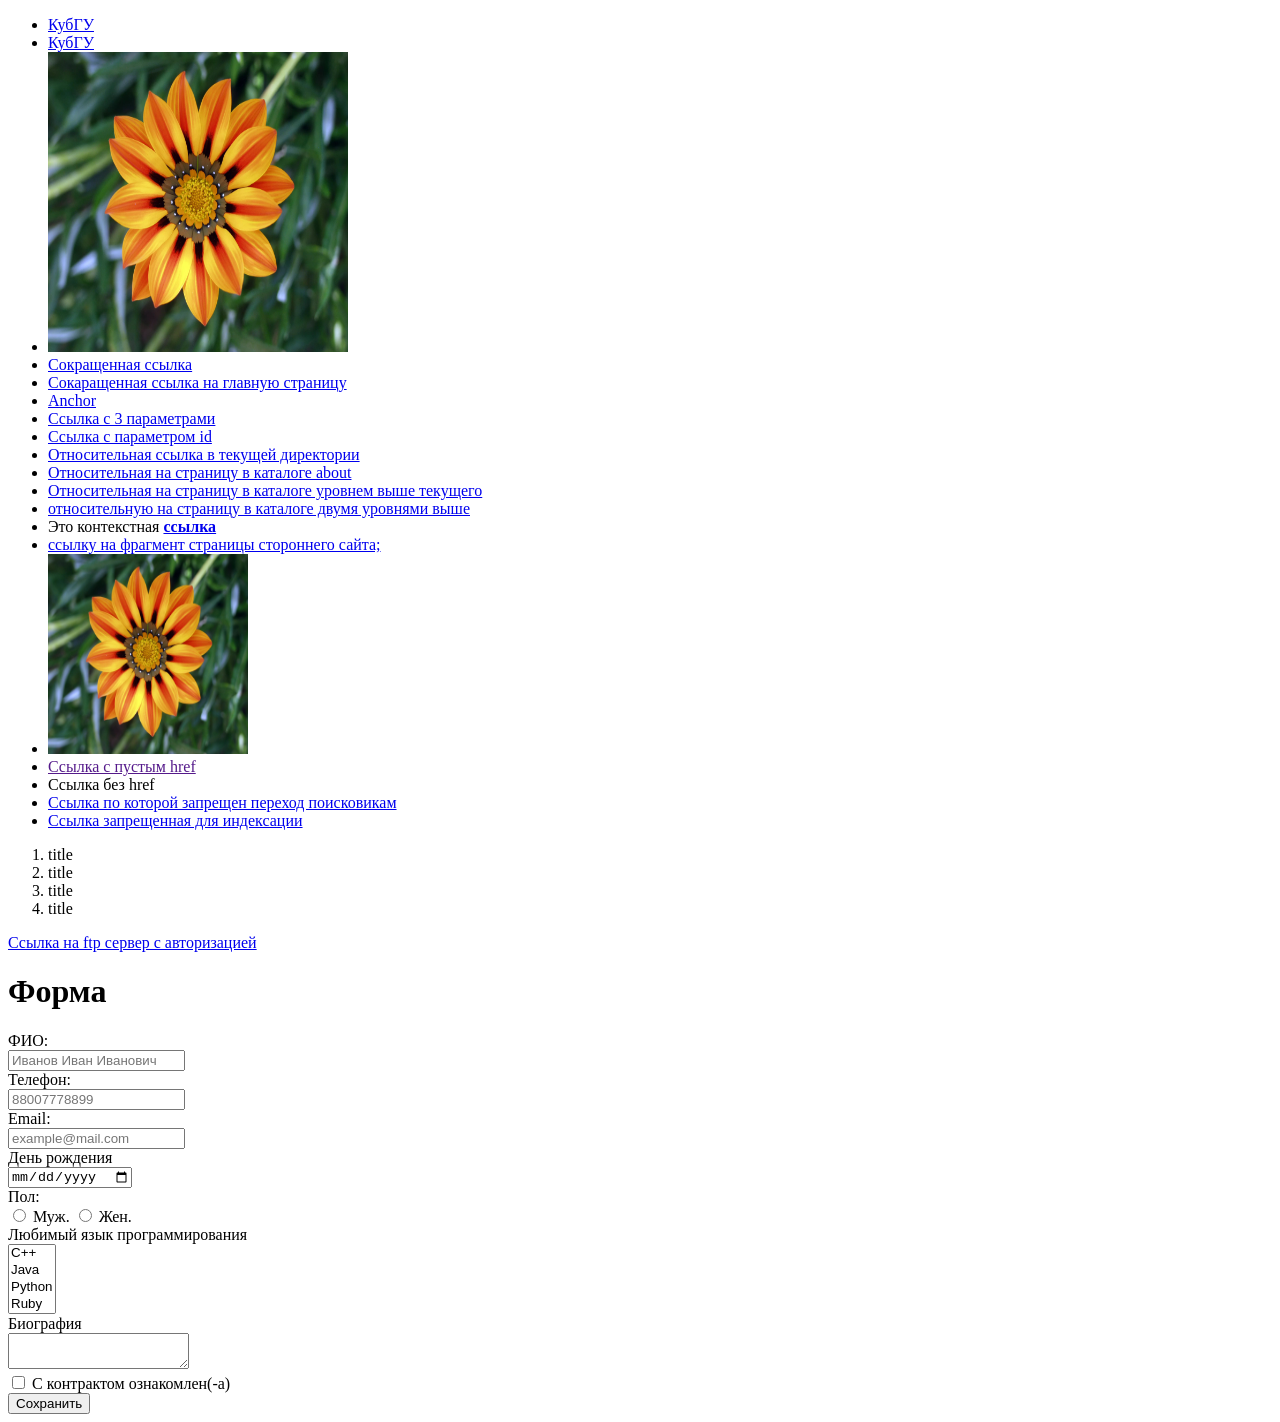
==== index.html @ 1a5f3a55 "Add files via upload" ====
<!DOCTYPE html>
<html lang="en">


<head>
   <meta charset="UTF-8">
    <title>Задание 1</title>
</head>

<body>

<section class = "link">
   <ul class ="link list">
        <li>
            <a href = "http://www.kubsu.ru/" title = "Официальный сайт КубГУ">КубГУ</a>
       </li>

        <li>
            <a href = "https://www.kubsu.ru/">КубГУ</a>
        </li>

        <li>
            <a href ="https://example.com"> <img src = "image.jpg" height="300" width="300"> </a>
        </li>
        <li>
            <a href="./pp.html">Сокращенная ссылка</a>
        </li>

       <li>
           <a href="./index.html">Сокаращенная ссылка на главную страницу</a>
       </li>
        <li>
            <a href="#top">Anchor</a>
        </li>
        <li>
            <a href="https://www.youtube.com/@LofiGirl/parametr1=p1&parametr2=p2&parametr3=p3/">Ссылка с 3 параметрами</a>
        </li>
        <li>
            <a href ="./pp.html?id=100">Ссылка с параметром id</a>
        </li>
       <li>
           <a href="./pp.html">Относительная ссылка в текущей директории</a>
       </li>
        <li>
            <a href="./about/about.html">Относительная на страницу в каталоге about</a>
        </li>

        <li>
            <a href="./about/about.html">Относительная на страницу в каталоге уровнем выше текущего</a>
        </li>
        <li>
            <a href="./about/floyd/pink.html">относительную на страницу в каталоге двумя уровнями выше</a>
        </li>
       <li>
           Это контекстная
           <a href="https://example.com"><b>ссылка</b></a>

       </li>
        <li>
            <a href = "https://ru.wikipedia.org/wiki/1832_год#Родились">ссылку на фрагмент страницы стороннего сайта;</a>
        </li>
        <li>
            <img usemap="#prim" width = "200" height = "200" src="image.jpg" alt="Здесь должна быть картинка"/>
            <map name="prim">
                <area shape="rect" coords = "50,50,100" href ="https://youtube.com"/>
                <area shape="circle" coords="20,20,20" href="https://ya.ru"/>
            </map>
        </li>
        <li>
            <a href>Ссылка с пустым href</a>
        </li>
        <li>
            <a>Ссылка без href</a>
        </li>
        <li>
            <a href="http://ya.com" rel="nofollow">Ссылка по которой запрещен переход поисковикам</a>
        </li>
        <li>
            <a href="http://ya.com" rel="noindex">Ссылка запрещенная для индексации</a>
        </li>
   </ul>

    <ol>
        <li>title</li>
        <li>title</li>
        <li>title</li>
        <li>title</li>

    </ol>
    <a href = ftp://drfaust:12345@AsusPC/">Ссылка на ftp сервер с авторизацией</a>
</section>
    <h1>Форма</h1>

    <form action="index.html">
        <label>
            ФИО:
            <br>
            <input name="field-name-1" placeholder="Иванов Иван Иванович">
            <br>
        </label>

        <label>
            Телефон:
            <br>
            <input name="field-number-2" type="tel" placeholder="88007778899">
            <br>
        </label>

        <label>
            Email:
        <br>
        <input name="field-email" type="email" placeholder="example@mail.com">
        <br>
        </label>

        <label>
            День рождения
        <br>
        <input name="field-birthday" type="date">
        <br>
        </label>

        Пол:
        <label>
        <br>
        <input name="field-radio1" type="radio" >
        Муж.
        </label>

        <label>
            <input name="field-radio1" type="radio" >
            Жен.
            <br>
        </label>
        Любимый язык программирования
        <label>
            <br>
            <select name="field-list" multiple="multiple">
                <option value="value1">C++</option>
                <option value="value2">Java</option>
                <option value="value3">Python</option>
                <option value="value4">Ruby</option>
                <option value="value5">Kotlin</option>
            </select>
        </label>

        <label>
            <br>
            Биография
            <br>
            <textarea name="field-biography"></textarea>
        </label>

        <label>
            <br>
            <input type="checkbox" name="field-check">
            С контрактом ознакомлен(-а)
        </label>
        <label>
            <br>
            <input type="submit" value="Сохранить">
        </label>
    </form>




</body>




</html>
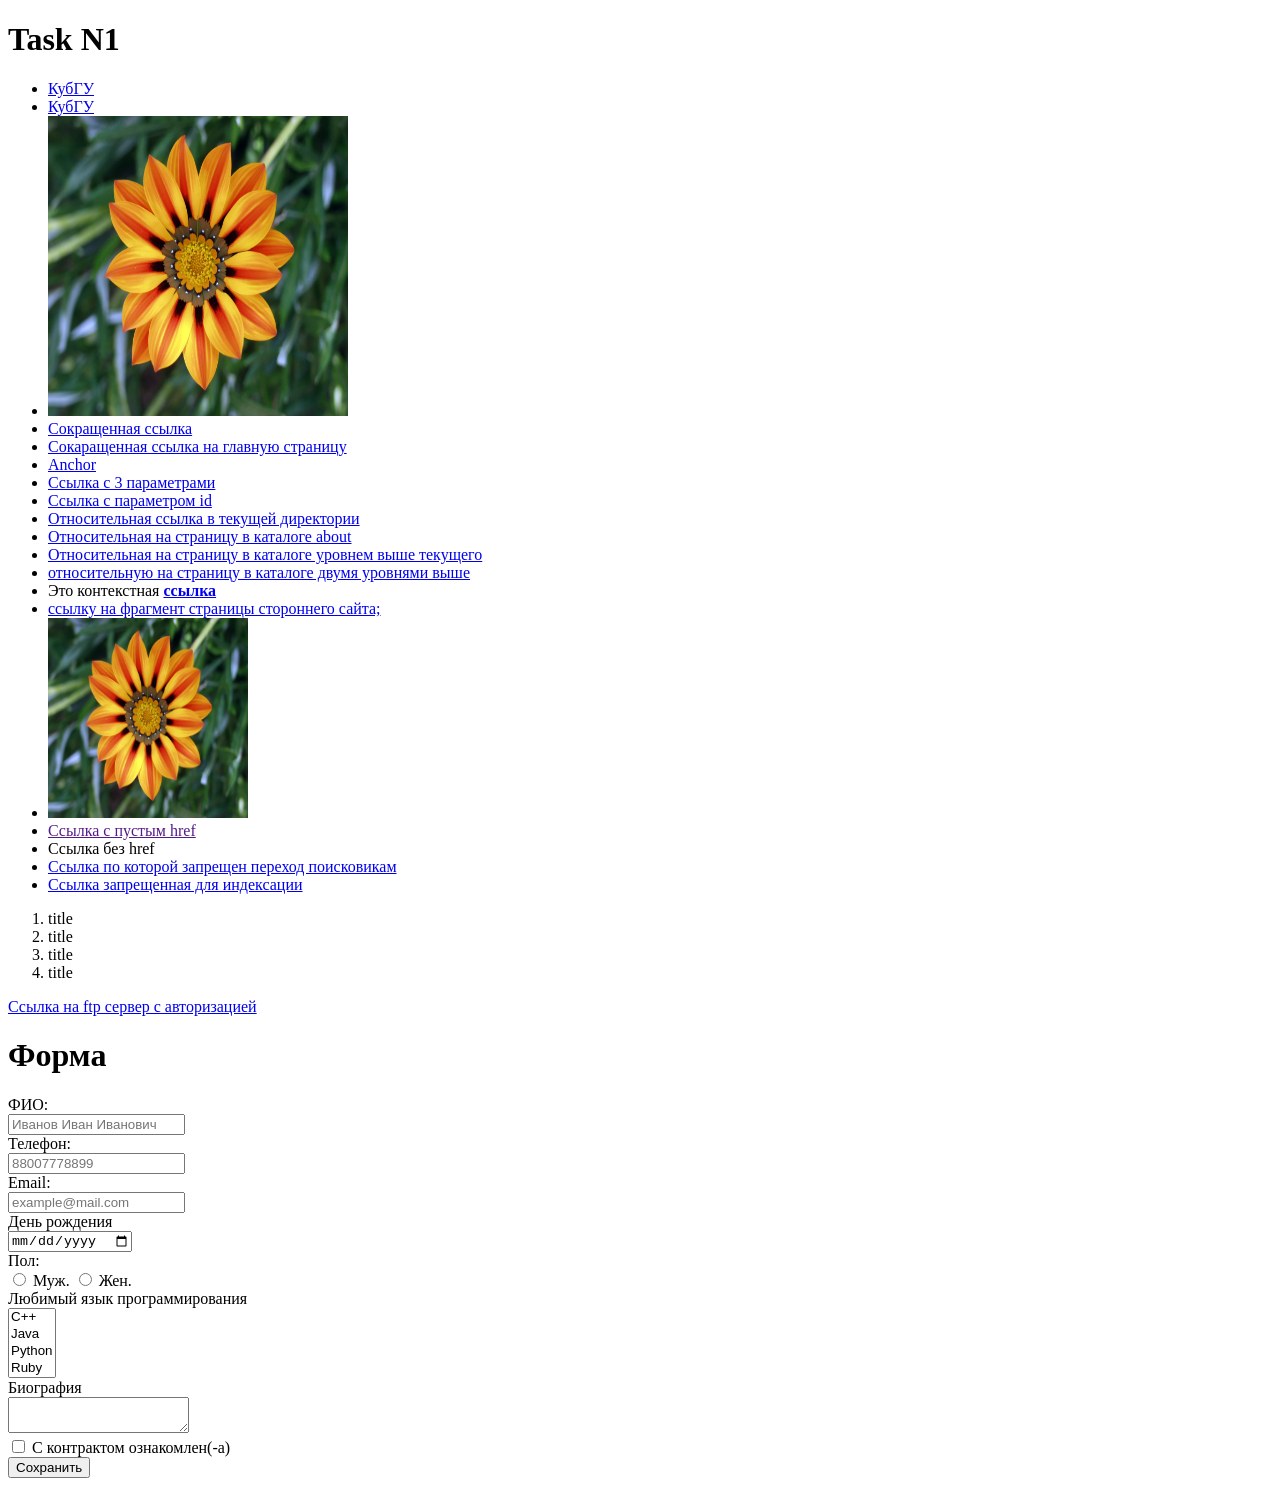
==== commit f0d81948: "index.html" ====
--- a/index.html
+++ b/index.html
@@ -8,7 +8,7 @@
 </head>
 
 <body>
-
+<h1>Task N1</h1>
 <section class = "link">
    <ul class ="link list">
         <li>
@@ -46,10 +46,10 @@
         </li>
 
         <li>
-            <a href="./about/about.html">Относительная на страницу в каталоге уровнем выше текущего</a>
+            <a href="about/about.html">Относительная на страницу в каталоге уровнем выше текущего</a>
         </li>
         <li>
-            <a href="./about/floyd/pink.html">относительную на страницу в каталоге двумя уровнями выше</a>
+            <a href="about/floyd/pink.html">относительную на страницу в каталоге двумя уровнями выше</a>
         </li>
        <li>
            Это контекстная
@@ -170,4 +170,4 @@
 
 
 
-</html>+</html>
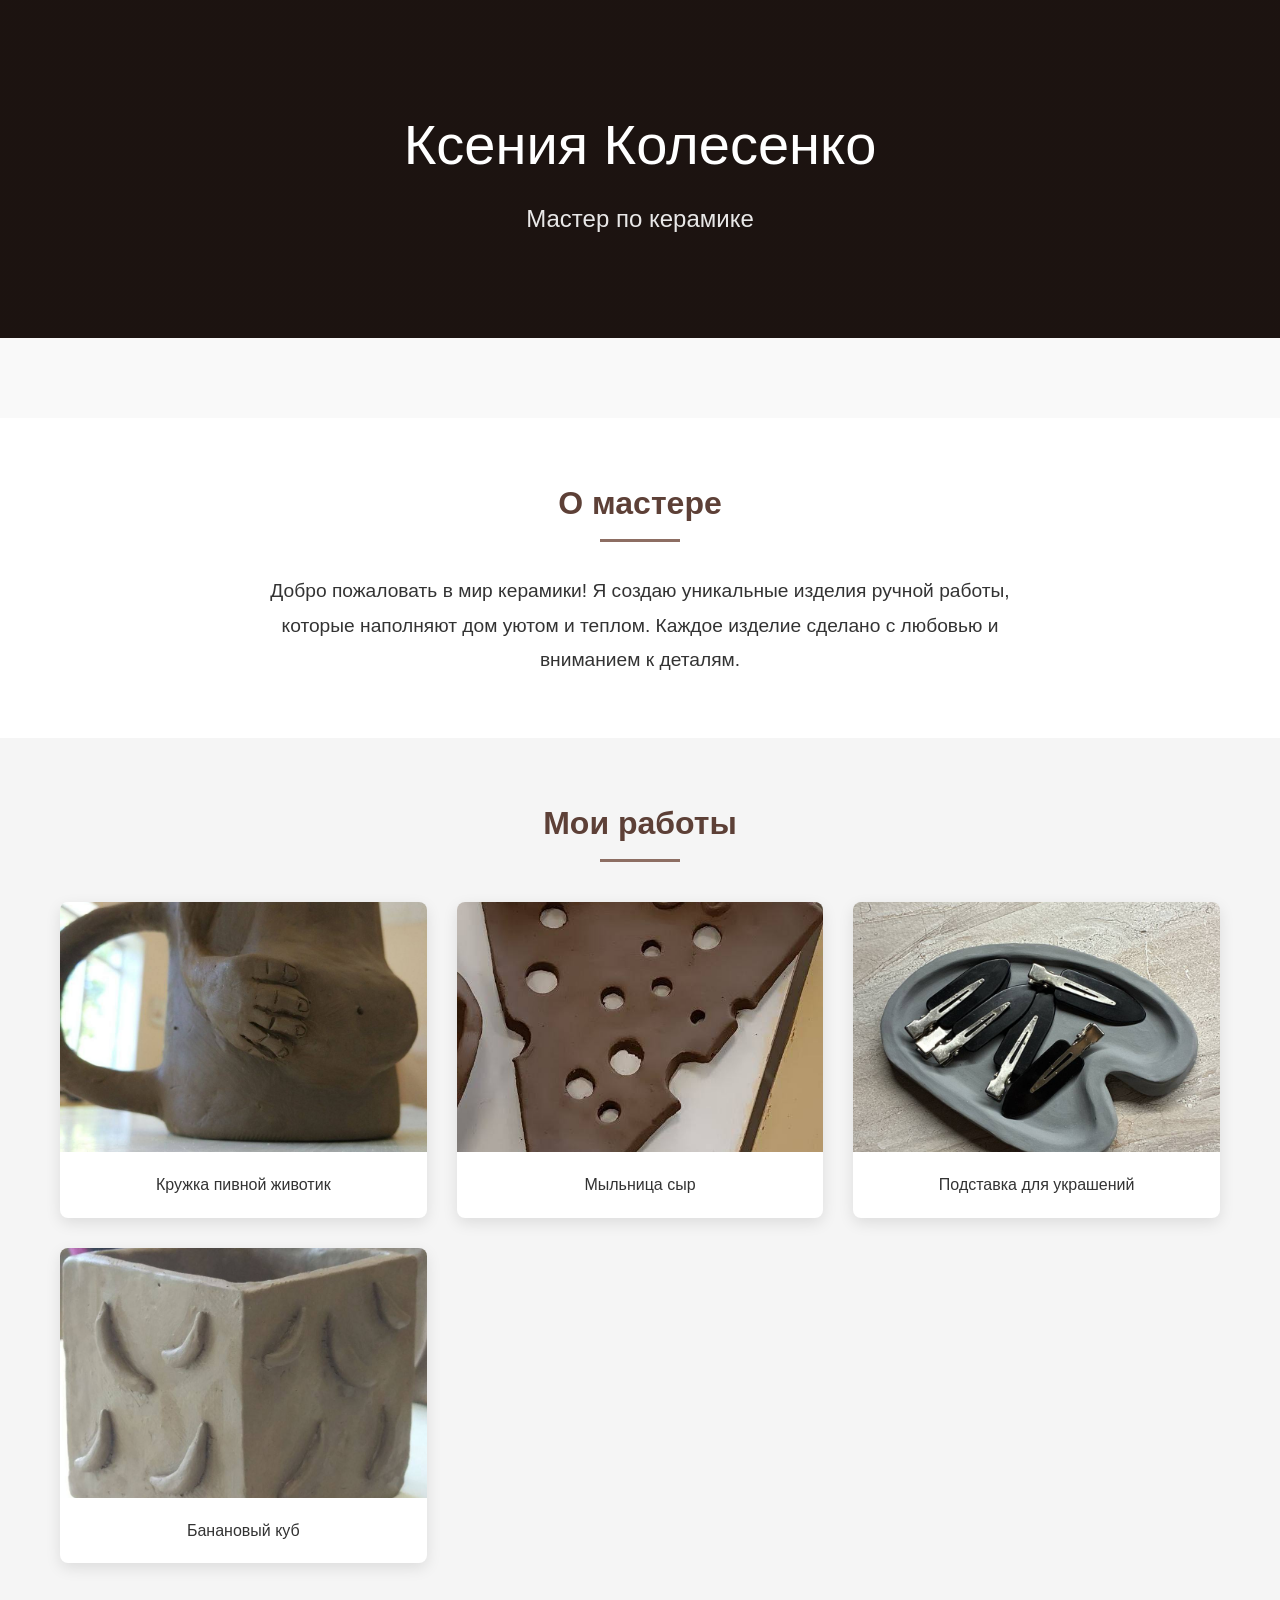
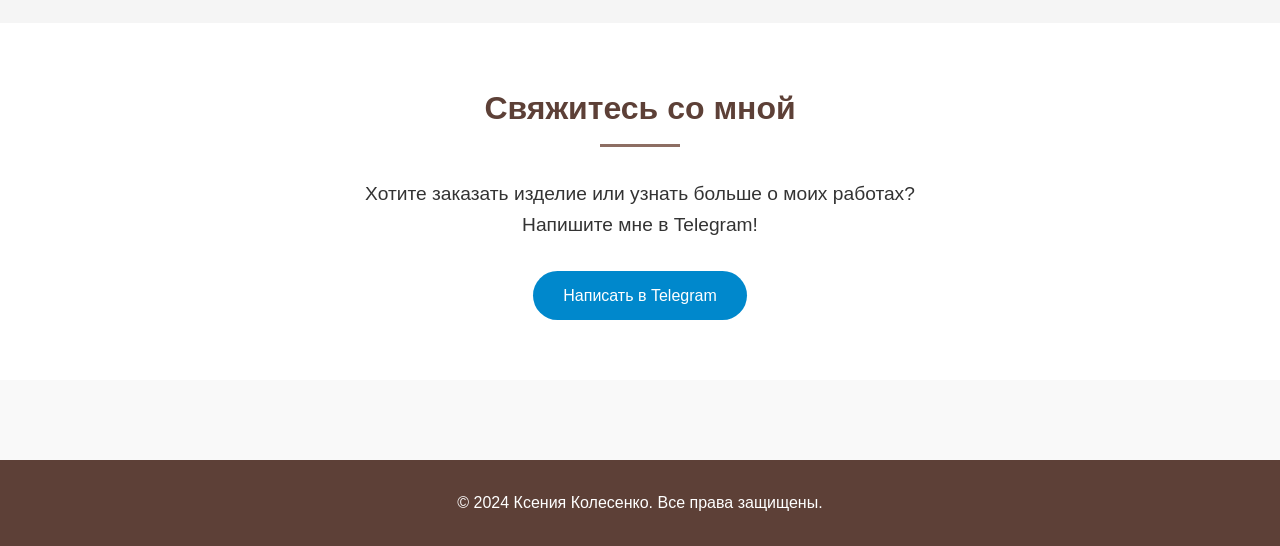
==== commit 2f2d0ccb: "final commit" ====
--- a/index.html
+++ b/index.html
@@ -1,173 +1,290 @@
-<!DOCTYPE html>
-<html lang="en">
-
-
-<head>
-   <meta charset="UTF-8">
-    <title>Задание 1</title>
-</head>
-
-<body>
-<h1>Task N1</h1>
-<section class = "link">
-   <ul class ="link list">
-        <li>
-            <a href = "http://www.kubsu.ru/" title = "Официальный сайт КубГУ">КубГУ</a>
-       </li>
-
-        <li>
-            <a href = "https://www.kubsu.ru/">КубГУ</a>
-        </li>
-
-        <li>
-            <a href ="https://example.com"> <img src = "image.jpg" height="300" width="300"> </a>
-        </li>
-        <li>
-            <a href="./pp.html">Сокращенная ссылка</a>
-        </li>
-
-       <li>
-           <a href="./index.html">Сокаращенная ссылка на главную страницу</a>
-       </li>
-        <li>
-            <a href="#top">Anchor</a>
-        </li>
-        <li>
-            <a href="https://www.youtube.com/@LofiGirl/parametr1=p1&parametr2=p2&parametr3=p3/">Ссылка с 3 параметрами</a>
-        </li>
-        <li>
-            <a href ="./pp.html?id=100">Ссылка с параметром id</a>
-        </li>
-       <li>
-           <a href="./pp.html">Относительная ссылка в текущей директории</a>
-       </li>
-        <li>
-            <a href="./about/about.html">Относительная на страницу в каталоге about</a>
-        </li>
-
-        <li>
-            <a href="about/about.html">Относительная на страницу в каталоге уровнем выше текущего</a>
-        </li>
-        <li>
-            <a href="about/floyd/pink.html">относительную на страницу в каталоге двумя уровнями выше</a>
-        </li>
-       <li>
-           Это контекстная
-           <a href="https://example.com"><b>ссылка</b></a>
-
-       </li>
-        <li>
-            <a href = "https://ru.wikipedia.org/wiki/1832_год#Родились">ссылку на фрагмент страницы стороннего сайта;</a>
-        </li>
-        <li>
-            <img usemap="#prim" width = "200" height = "200" src="image.jpg" alt="Здесь должна быть картинка"/>
-            <map name="prim">
-                <area shape="rect" coords = "50,50,100" href ="https://youtube.com"/>
-                <area shape="circle" coords="20,20,20" href="https://ya.ru"/>
-            </map>
-        </li>
-        <li>
-            <a href>Ссылка с пустым href</a>
-        </li>
-        <li>
-            <a>Ссылка без href</a>
-        </li>
-        <li>
-            <a href="http://ya.com" rel="nofollow">Ссылка по которой запрещен переход поисковикам</a>
-        </li>
-        <li>
-            <a href="http://ya.com" rel="noindex">Ссылка запрещенная для индексации</a>
-        </li>
-   </ul>
-
-    <ol>
-        <li>title</li>
-        <li>title</li>
-        <li>title</li>
-        <li>title</li>
-
-    </ol>
-    <a href = ftp://drfaust:12345@AsusPC/">Ссылка на ftp сервер с авторизацией</a>
-</section>
-    <h1>Форма</h1>
-
-    <form action="index.html">
-        <label>
-            ФИО:
-            <br>
-            <input name="field-name-1" placeholder="Иванов Иван Иванович">
-            <br>
-        </label>
-
-        <label>
-            Телефон:
-            <br>
-            <input name="field-number-2" type="tel" placeholder="88007778899">
-            <br>
-        </label>
-
-        <label>
-            Email:
-        <br>
-        <input name="field-email" type="email" placeholder="example@mail.com">
-        <br>
-        </label>
-
-        <label>
-            День рождения
-        <br>
-        <input name="field-birthday" type="date">
-        <br>
-        </label>
-
-        Пол:
-        <label>
-        <br>
-        <input name="field-radio1" type="radio" >
-        Муж.
-        </label>
-
-        <label>
-            <input name="field-radio1" type="radio" >
-            Жен.
-            <br>
-        </label>
-        Любимый язык программирования
-        <label>
-            <br>
-            <select name="field-list" multiple="multiple">
-                <option value="value1">C++</option>
-                <option value="value2">Java</option>
-                <option value="value3">Python</option>
-                <option value="value4">Ruby</option>
-                <option value="value5">Kotlin</option>
-            </select>
-        </label>
-
-        <label>
-            <br>
-            Биография
-            <br>
-            <textarea name="field-biography"></textarea>
-        </label>
-
-        <label>
-            <br>
-            <input type="checkbox" name="field-check">
-            С контрактом ознакомлен(-а)
-        </label>
-        <label>
-            <br>
-            <input type="submit" value="Сохранить">
-        </label>
-    </form>
-
-
-
-
-</body>
-
-
-
-
-</html>
+<!DOCTYPE html>
+<html lang="ru">
+<head>
+    <meta charset="UTF-8">
+    <meta name="viewport" content="width=device-width, initial-scale=1.0">
+    <title>Ксения Колесенко - Мастер по керамике</title>
+    <style>
+        /* Общие стили */
+        * {
+            margin: 0;
+            padding: 0;
+            box-sizing: border-box;
+        }
+        
+        body {
+            font-family: 'Segoe UI', Tahoma, Geneva, Verdana, sans-serif;
+            line-height: 1.6;
+            color: #333;
+            background-color: #f9f9f9;
+        }
+        
+        .container {
+            max-width: 1200px;
+            margin: 0 auto;
+            padding: 0 20px;
+        }
+        
+        .section-title {
+            font-size: 2rem;
+            text-align: center;
+            margin-bottom: 2rem;
+            color: #5d4037;
+            position: relative;
+        }
+        
+        .section-title::after {
+            content: '';
+            display: block;
+            width: 80px;
+            height: 3px;
+            background-color: #8d6e63;
+            margin: 10px auto;
+        }
+        
+        /* Шапка */
+        .header {
+            background: linear-gradient(rgba(0, 0, 0, 0.7), rgba(0, 0, 0, 0.7)), 
+                        url('data:image/svg+xml;utf8,<svg xmlns="http://www.w3.org/2000/svg" width="100" height="100" viewBox="0 0 100 100"><rect width="100" height="100" fill="%235d4037"/></svg>');
+            background-size: cover;
+            background-position: center;
+            color: white;
+            text-align: center;
+            padding: 100px 0;
+        }
+        
+        .header__title {
+            font-size: 3.5rem;
+            margin-bottom: 10px;
+            font-weight: 300;
+        }
+        
+        .header__subtitle {
+            font-size: 1.5rem;
+            font-weight: 300;
+            opacity: 0.9;
+        }
+        
+        /* Основной контент */
+        .main {
+            padding: 80px 0;
+        }
+        
+        /* О мастере */
+        .about {
+            padding: 60px 0;
+            background-color: white;
+        }
+        
+        .about__text {
+            max-width: 800px;
+            margin: 0 auto;
+            text-align: center;
+            font-size: 1.2rem;
+            line-height: 1.8;
+        }
+        
+        /* Работы */
+        .works {
+            padding: 60px 0;
+            background-color: #f5f5f5;
+        }
+        
+        .works-grid {
+            display: grid;
+            grid-template-columns: repeat(auto-fill, minmax(300px, 1fr));
+            gap: 30px;
+            margin-top: 40px;
+        }
+        
+        .work-item {
+            background-color: white;
+            border-radius: 8px;
+            overflow: hidden;
+            box-shadow: 0 5px 15px rgba(0, 0, 0, 0.1);
+            transition: transform 0.3s ease, box-shadow 0.3s ease;
+        }
+        
+        .work-item:hover {
+            transform: translateY(-10px);
+            box-shadow: 0 15px 30px rgba(0, 0, 0, 0.15);
+        }
+        
+        .work-image {
+            height: 250px;
+            overflow: hidden;
+        }
+        
+        .work-image img {
+            width: 100%;
+            height: 100%;
+            object-fit: cover;
+            transition: transform 0.5s ease;
+        }
+        
+        .work-item:hover .work-image img {
+            transform: scale(1.05);
+        }
+        
+        .work-caption {
+            padding: 20px;
+            text-align: center;
+            font-weight: 500;
+        }
+        
+        .no-works {
+            grid-column: 1 / -1;
+            text-align: center;
+            padding: 40px;
+            font-style: italic;
+            color: #777;
+        }
+        
+        /* Контакты */
+        .contact {
+            padding: 60px 0;
+            background-color: white;
+            text-align: center;
+        }
+        
+        .contact__text {
+            max-width: 600px;
+            margin: 0 auto 30px;
+            font-size: 1.2rem;
+        }
+        
+        .telegram-link {
+            display: inline-block;
+            background-color: #0088cc;
+            color: white;
+            padding: 12px 30px;
+            border-radius: 50px;
+            text-decoration: none;
+            font-weight: 500;
+            transition: background-color 0.3s ease;
+        }
+        
+        .telegram-link:hover {
+            background-color: #0077b5;
+        }
+        
+        /* Подвал */
+        .footer {
+            background-color: #5d4037;
+            color: white;
+            text-align: center;
+            padding: 30px 0;
+        }
+        
+        /* Адаптивность */
+        @media (max-width: 768px) {
+            .header__title {
+                font-size: 2.5rem;
+            }
+            
+            .header__subtitle {
+                font-size: 1.2rem;
+            }
+            
+            .section-title {
+                font-size: 1.8rem;
+            }
+            
+            .works-grid {
+                grid-template-columns: repeat(auto-fill, minmax(250px, 1fr));
+            }
+        }
+        
+        @media (max-width: 480px) {
+            .header {
+                padding: 60px 0;
+            }
+            
+            .header__title {
+                font-size: 2rem;
+            }
+            
+            .section-title {
+                font-size: 1.5rem;
+            }
+            
+            .works-grid {
+                grid-template-columns: 1fr;
+            }
+        }
+    </style>
+</head>
+<body>
+    <header class="header">
+        <div class="container">
+            <h1 class="header__title">Ксения Колесенко</h1>
+            <p class="header__subtitle">Мастер по керамике</p>
+        </div>
+    </header>
+
+    <main class="main">
+        <section class="about">
+            <div class="container">
+                <h2 class="section-title">О мастере</h2>
+                <p class="about__text">
+                    Добро пожаловать в мир керамики! Я создаю уникальные изделия ручной работы, 
+                    которые наполняют дом уютом и теплом. Каждое изделие сделано с любовью 
+                    и вниманием к деталям.
+                </p>
+            </div>
+        </section>
+
+        <section class="works">
+            <div class="container">
+                <h2 class="section-title">Мои работы</h2>
+                <div class="works-grid">
+                    <!-- Пример работ - замените на реальные изображения -->
+                    <div class="work-item">
+                        <div class="work-image">
+                            <img src="kruzhka.jpg" alt="Керамическая ваза">
+                        </div>
+                        <p class="work-caption">Кружка пивной животик</p>
+                    </div>
+                    <div class="work-item">
+                        <div class="work-image">
+                            <img src="pizza.jpg" alt="Чашка ручной работы">
+                        </div>
+                        <p class="work-caption">Мыльница сыр</p>
+                    </div>
+                    <div class="work-item">
+                        <div class="work-image">
+                            <img src="zakolki.jpg" alt="Декоративная тарелка">
+                        </div>
+                        <p class="work-caption">Подставка для украшений</p>
+                    </div>
+                    <div class="work-item">
+                        <div class="work-image">
+                            <img src="Cube.jpg" alt="Керамический подсвечник">
+                        </div>
+                        <p class="work-caption">Банановый куб</p>
+                    </div>
+                </div>
+            </div>
+        </section>
+
+        <section class="contact">
+            <div class="container">
+                <h2 class="section-title">Свяжитесь со мной</h2>
+                <p class="contact__text">
+                    Хотите заказать изделие или узнать больше о моих работах? 
+                    Напишите мне в Telegram!
+                </p>
+                <a href="https://t.me/kksu7" class="telegram-link" target="_blank">
+                    Написать в Telegram
+                </a>
+            </div>
+        </section>
+    </main>
+
+    <footer class="footer">
+        <div class="container">
+            <p class="footer__text">&copy; 2024 Ксения Колесенко. Все права защищены.</p>
+        </div>
+    </footer>
+</body>
+</html>
